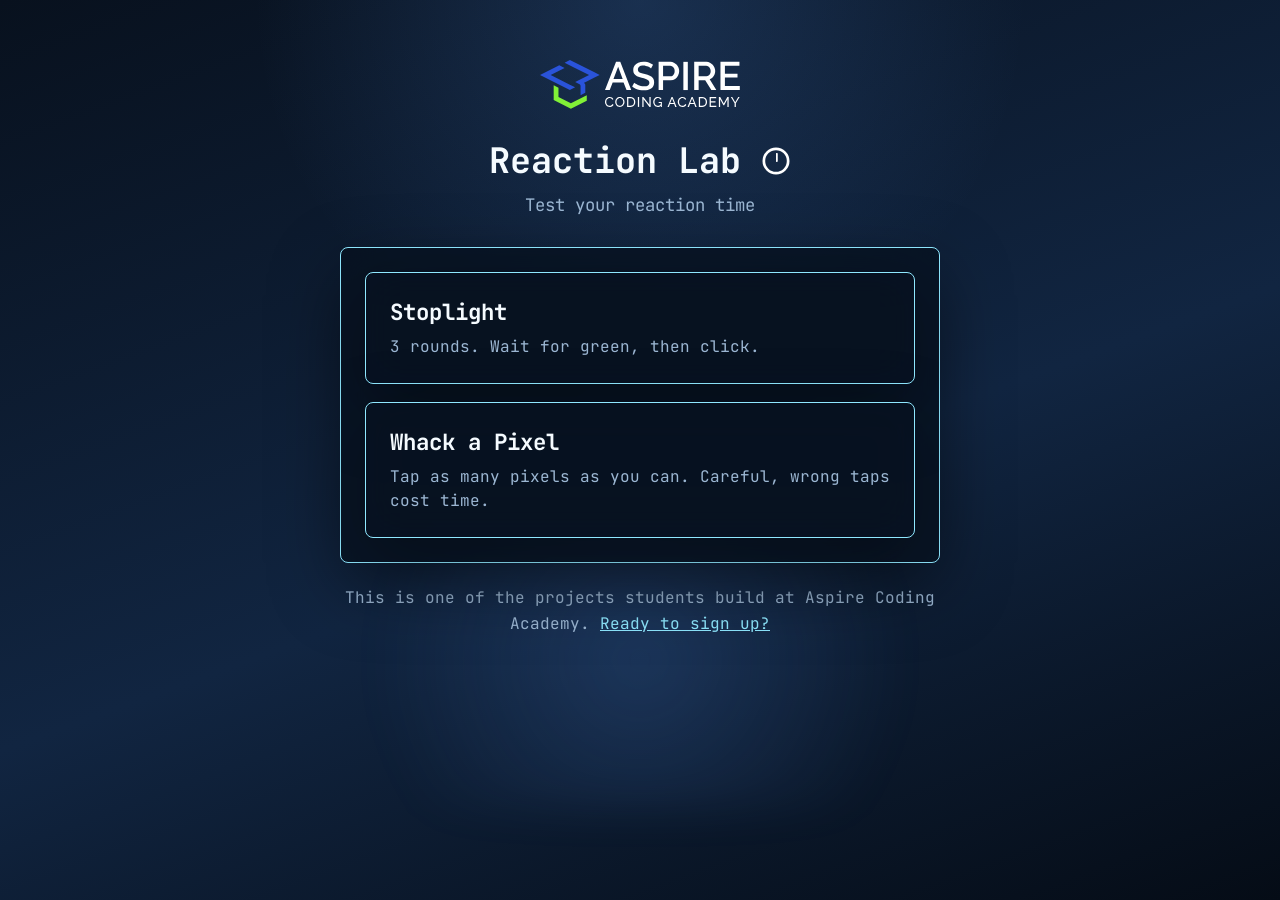
==== index.html @ 04be9a31 "Add reaction descriptions, percentile system, and UX improvements - Add 7-bucket reaction descriptio" ====
<!DOCTYPE html>
<html lang="en">
<head>
    <!-- Google Tag Manager -->
    <script>(function(w,d,s,l,i){w[l]=w[l]||[];w[l].push({'gtm.start':
    new Date().getTime(),event:'gtm.js'});var f=d.getElementsByTagName(s)[0],
    j=d.createElement(s),dl=l!='dataLayer'?'&l='+l:'';j.async=true;j.src=
    'https://www.googletagmanager.com/gtm.js?id='+i+dl;f.parentNode.insertBefore(j,f);
    })(window,document,'script','dataLayer','GTM-XXXXXXX');</script>
    <!-- End Google Tag Manager -->

    <meta charset="UTF-8">
    <meta name="viewport" content="width=device-width, initial-scale=1.0">

    <title>Reaction Lab - Aspire Coding Academy</title>
    <meta name="description" content="Try three fast-paced reaction games built with HTML, CSS, and JavaScript. Explore stoplight, color-match, and whack-a-pixel challenges inspired by projects students build at Aspire Coding Academy.">
    <meta name="keywords" content="reaction time game, javascript game, coding for kids, learn to code, aspire coding academy, stroop test, whack a mole">
    <meta name="author" content="Aspire Coding Academy">

    <meta property="og:type" content="website">
    <meta property="og:url" content="https://reaction-lab.netlify.app/">
    <meta property="og:title" content="Reaction Lab - Aspire Coding Academy">
    <meta property="og:description" content="Challenge your reflexes with three client-side mini games built with HTML, CSS, and JavaScript.">
    <meta property="og:image" content="https://reaction-lab.netlify.app/assets/images/preview_navy.png">

    <meta property="twitter:card" content="summary_large_image">
    <meta property="twitter:url" content="https://reaction-lab.netlify.app/">
    <meta property="twitter:title" content="Reaction Lab - Aspire Coding Academy">
    <meta property="twitter:description" content="Challenge your reflexes with three client-side mini games built with HTML, CSS, and JavaScript.">
    <meta property="twitter:image" content="https://reaction-lab.netlify.app/assets/images/preview_navy.png">

    <link rel="icon" type="image/x-icon" href="/assets/favicons/favicon.ico">
    <link rel="icon" type="image/svg+xml" href="/assets/favicons/favicon.svg">
    <link rel="icon" type="image/png" sizes="96x96" href="/assets/favicons/favicon-96x96.png">
    <link rel="apple-touch-icon" sizes="180x180" href="/assets/favicons/apple-touch-icon.png">
    <link rel="manifest" href="/assets/favicons/site.webmanifest">

    <link rel="preconnect" href="https://fonts.googleapis.com">
    <link rel="preconnect" href="https://fonts.gstatic.com" crossorigin>
    <link href="https://fonts.googleapis.com/css2?family=Space+Grotesk:wght@400;500;700&family=JetBrains+Mono:wght@700&display=swap" rel="stylesheet">
    <link rel="stylesheet" href="styles.css">
    <link rel="stylesheet" href="clock.css">
</head>
<body>
    <!-- Google Tag Manager (noscript) -->
    <noscript><iframe src="https://www.googletagmanager.com/ns.html?id=GTM-XXXXXXX"
    height="0" width="0" style="display:none;visibility:hidden"></iframe></noscript>
    <!-- End Google Tag Manager (noscript) -->
    <div class="page-glow"></div>

    <div class="app-shell">
        <header class="hero">
            <a class="brand" href="https://aspirecodingacademy.com" target="_blank" rel="noreferrer">
                <img src="/assets/logo/white_logo_text_svg.svg" alt="Aspire Coding Academy Logo" class="logo">
            </a>

            <h1>
                <span>Reaction Lab</span>
                <span class="loader"></span>
            </h1>
            <p class="intro">
                Test your reaction time
            </p>
        </header>

        <main class="main-content">
            <section class="state state-selection" id="test-selection">
                <div class="mode-list">
                    <button class="hover-button" id="mode-stoplight" type="button" data-mode="stoplight">
                        <span class="mode-name">Stoplight</span>
                        <span class="mode-copy">3 rounds. Wait for green, then click.</span>
                    </button>
                    <button class="hover-button" id="mode-whack" type="button" data-mode="whack">
                        <span class="mode-name">Whack a Pixel</span>
                        <span class="mode-copy">Tap as many pixels as you can. Careful, wrong taps cost time.</span>
                    </button>
                </div>
            </section>

            <section class="state state-playing hidden" id="playing-state"></section>

            <section class="state state-results hidden" id="results-state">
                <p class="results-label">Results</p>
                <div class="results-summary" id="results-summary"></div>
                <div class="results-actions">
                    <button class="hover-button results-button" id="retry-button" type="button">Retry</button>
                    <button class="hover-button results-button" id="different-test-button" type="button">New Test</button>
                </div>
            </section>
        </main>

        <footer class="footer">
            <p>This is one of the projects students build at Aspire Coding Academy. <a
                    href="https://aspirecodingacademy.com/coding-class" target="_blank">Ready to sign up?</a></p>
        </footer>
    </div>

    <script type="module" src="app.js"></script>
</body>
</html>
---- styles.css ----
:root {
    --bg: #07111f;
    --card: rgba(8, 19, 34, 0.82);
    --card-border: #8fe8ff;
    --text: #f5fbff;
    --muted: #9cb7d3;
    --cyan: #8fe8ff;
    --blue: #5f8dff;
    --green: #10E575;
    --red: #FF2A55;
    --orange: #ffaf61;
    --wait-gray: #5C6B73;
    --shadow: 0 24px 70px rgba(0, 0, 0, 0.35); 
}

* {
    box-sizing: border-box;
    margin: 0;
    padding: 0;
}

body {
    min-height: 100vh;
    font-family: "JetBrains Mono", monospace;
    color: var(--text);
    background:
        radial-gradient(circle at top, rgba(91, 160, 255, 0.18), transparent 35%),
        linear-gradient(160deg, #08111e 0%, #112541 55%, #050c16 100%);
    padding: 60px 20px;
}

button,
input,
textarea,
select {
    font: inherit;
}

.hidden {
    display: none !important;
}

.page-glow {
    position: fixed;
    inset: auto auto 10% 50%;
    width: min(70vw, 700px);
    height: 300px;
    background: radial-gradient(circle, rgba(92, 157, 255, 0.18), transparent 70%);
    transform: translateX(-50%);
    pointer-events: none;
    filter: blur(20px);
}

.app-shell {
    max-width: 600px;
    margin: 0 auto;
    position: relative;
    z-index: 1;
}

/* Logo styling */
.logo {
    max-width: 200px;
    height: auto;
    margin-bottom: 15px;
}

.hero {
    text-align: center;
    margin-bottom: 28px;
}

.brand {
    display: inline-flex;
    align-items: center;
    color: var(--text);
    text-decoration: none;
    margin-bottom: 20px;
}

.intro,
.footer,
.whack-helper,
.mini-label {
    color: var(--muted);
}

.mini-label,
.results-label {
    text-transform: uppercase;
    letter-spacing: 0.14em;
    font-size: 0.75rem;
}

h1 {
    font-size: 2.2rem;
    line-height: 0.95;
    margin-bottom: 14px;
    display: flex;
    align-items: center;
    justify-content: center;
    gap: 20px;
}

.intro {
    max-width: 720px;
    margin: 0 auto;
    line-height: 1.6;
    font-size: 1.08rem;
}

.main-content {
    max-width: 800px;
    margin: 0 auto;
    background: var(--card);
    border: 1px solid var(--card-border);
    border-radius: 8px;
    backdrop-filter: blur(20px);
    box-shadow: var(--shadow);
    padding: 24px;
}

.mode-list {
    display: grid;
    gap: 18px;
    max-width: 680px;
    margin: 0 auto;
}

.state {
    width: 100%;
}

.state-playing {
    min-height: 420px;
}

.game-container {
    display: flex;
    flex-direction: column;
    width: 100%;
    min-height: 420px;
    border-radius: 8px;
    overflow: hidden;
}

.game-hud {
    height: 60px;
    display: flex;
    align-items: center;
    justify-content: center;
    background: rgba(255, 255, 255, 0.03);
    border-bottom: 1px solid rgba(255, 255, 255, 0.08);
}

.hud-content {
    font-size: 1rem;
    color: var(--muted);
    letter-spacing: 0.05em;
    font-weight: 500;
}

.game-panel-wrapper {
    flex: 1;
    display: flex;
    align-items: stretch;
}

.game-panel-wrapper > * {
    flex: 1;
    border-radius: 0;
}

.hover-button,
.answer-button,
.pixel {
    border: none;
    cursor: pointer;
    transition: transform 0.18s ease, box-shadow 0.18s ease, background-color 0.18s ease, opacity 0.18s ease;
}

.hover-button {
    position: relative;
    text-align: left;
    padding: 24px;
    border-radius: 8px;
    background: var(--card);
    color: var(--text);
    border: 1px solid var(--cyan);
    backdrop-filter: blur(20px);
    box-shadow: var(--shadow);
    overflow: hidden;
    transition: color 0.4s ease;
}

.hover-button::before {
    content: "";
    position: absolute;
    top: 0;
    left: 0;
    width: 100%;
    height: 100%;
    background: linear-gradient(135deg, var(--cyan), var(--blue));
    border-radius: 8px;
    opacity: 0;
    transition: opacity 0.4s ease;
    z-index: -1;
}

.hover-button:hover::before {
    opacity: 1;
}

.hover-button:hover {
    color: #051221;
    transform: translateY(-2px);
}

.hover-button .mode-name,
.hover-button .mode-copy {
    position: relative;
    z-index: 1;
}

.hover-button:hover .mode-name {
    color: #051221;
}

.hover-button:hover .mode-copy {
    color: rgba(5, 18, 33, 0.8);
}

.hover-button:hover,
.answer-button:hover,
.pixel:hover {
    transform: translateY(-1px);
}

.results-button {
    flex: 1;
    text-align: center;
}

.results-button * {
    position: relative;
    z-index: 2;
}

.hover-button.results-button:hover {
    color: #051221 !important;
}

.mode-name {
    display: block;
    font-weight: 700;
    margin-bottom: 8px;
    font-size: 1.4rem;
}

.mode-copy {
    display: block;
    color: var(--muted);
    line-height: 1.5;
}

.results-label {
    color: var(--cyan);
    margin-bottom: 10px;
}

.state-results {
    /* Card styling removed for cleaner results display */
}

.results-summary {
    display: grid;
    gap: 10px;
    margin-top: 16px;
}

.result-line {
    padding: 14px 16px;
    border-radius: 16px;
    background: rgba(255, 255, 255, 0.05);
}

.result-line strong {
    color: var(--cyan);
}

.stoplight-results {
    display: flex;
    flex-direction: column;
    gap: 24px;
}

.hero-stats {
    text-align: center;
}

.average-time {
    font-size: 3.5rem;
    font-weight: 700;
    margin-bottom: 8px;
}

.reaction-age,
.reaction-description {
    color: var(--cyan);
    font-size: 1.1rem;
}

.rounds-grid {
    display: flex;
    gap: 12px;
}

.round-box {
    flex: 1;
    padding: 16px;
    background: rgba(16, 229, 117, 0.1);
    border: 1px solid rgba(16, 229, 117, 0.3);
    border-radius: 6px;
    text-align: center;
}

.round-label {
    color: var(--muted);
    font-size: 0.85rem;
    margin-bottom: 4px;
}

.round-time {
    font-size: 1.3rem;
    font-weight: 700;
}

.results-actions {
    display: flex;
    gap: 14px;
    margin-top: 18px;
}

.reaction-panel,
.whack-panel {
    width: 100%;
    border-radius: 8px;
}

.reaction-panel {
    border: none;
    display: flex;
    flex-direction: column;
    justify-content: center;
    align-items: center;
    gap: 14px;
    text-align: center;
    box-shadow: inset 0 0 0 1px rgba(255, 255, 255, 0.08);
    transition: transform 0.2s ease;
}

.reaction-panel.entry {
    background: linear-gradient(160deg, rgba(92, 107, 115, 0.4), rgba(60, 70, 80, 0.85));
}

.reaction-panel.waiting {
    background: var(--wait-gray);
}

.reaction-panel.ready {
    background: var(--green);
}

.reaction-panel.result {
    background: linear-gradient(160deg, rgba(143, 232, 255, 0.22), rgba(23, 93, 132, 0.7));
}

.reaction-panel.early {
    background: var(--red);
    animation: shake 0.4s ease-in-out;
}

@keyframes shake {
    0%, 100% { transform: translateX(0); }
    25% { transform: translateX(-10px); }
    50% { transform: translateX(10px); }
    75% { transform: translateX(-10px); }
}

.panel-phase {
    font-size: clamp(2.2rem, 6vw, 4.4rem);
    text-transform: uppercase;
    letter-spacing: 0.08em;
}

.panel-instruction {
    max-width: 28ch;
    font-size: 1.05rem;
    line-height: 1.6;
    color: rgba(255, 255, 255, 0.88);
}

.whack-panel {
    width: 100%;
    min-height: 360px;
    border-radius: 8px;
    border: none;
    position: relative;
    display: flex;
    flex-direction: column;
    justify-content: center;
    align-items: center;
    gap: 14px;
    text-align: center;
    box-shadow: inset 0 0 0 1px rgba(255, 255, 255, 0.08);
    transition: transform 0.2s ease;
}

.whack-panel.entry {
    background: linear-gradient(160deg, rgba(92, 107, 115, 0.4), rgba(60, 70, 80, 0.85));
}

.whack-panel.playing {
    background:
        linear-gradient(rgba(255, 255, 255, 0.04) 1px, transparent 1px),
        linear-gradient(90deg, rgba(255, 255, 255, 0.04) 1px, transparent 1px),
        linear-gradient(180deg, rgba(17, 47, 33, 0.95), rgba(9, 20, 16, 0.95));
    background-size: 32px 32px, 32px 32px, auto;
    cursor: default;
    justify-content: flex-start;
    padding-top: 24px;
}


.pixel {
    width: 25px;
    height: 25px;
    border-radius: 50%;
    background: var(--green);
    box-shadow: 0 0 24px rgba(16, 229, 117, 0.6);
    cursor: pointer;
    transition: none;
}

.pixel.hit {
    animation: pop 300ms ease-out forwards;
}

@keyframes pop {
    0% { transform: scale(1); opacity: 1; }
    50% { transform: scale(1.3); }
    100% { transform: scale(1.5); opacity: 0; }
}

.pixel.hit::before {
    content: '';
    position: absolute;
    inset: -20px;
    background: radial-gradient(circle, var(--green) 0%, transparent 70%);
    animation: particle-burst 400ms ease-out;
    pointer-events: none;
}

@keyframes particle-burst {
    0% { transform: scale(0.5); opacity: 1; }
    100% { transform: scale(2); opacity: 0; }
}

.penalty-toast {
    position: absolute;
    top: 20px;
    left: 50%;
    transform: translateX(-50%);
    padding: 12px 20px;
    background: rgba(255, 42, 85, 0.95);
    border-radius: 8px;
    color: white;
    font-weight: 700;
    animation: toast-slide 2s ease-out forwards;
    pointer-events: none;
    z-index: 100;
}

@keyframes toast-slide {
    0% { transform: translate(-50%, -100%); opacity: 0; }
    10% { transform: translate(-50%, 0); opacity: 1; }
    90% { transform: translate(-50%, 0); opacity: 1; }
    100% { transform: translate(-50%, -20px); opacity: 0; }
}

.whack-results {
    display: flex;
    flex-direction: column;
    gap: 24px;
}

.hit-count {
    font-size: 4rem;
    font-weight: 700;
    text-align: center;
}

.skill-badge {
    color: var(--cyan);
    font-size: 1.2rem;
    text-align: center;
    text-transform: uppercase;
    letter-spacing: 0.1em;
}

.stats-grid {
    display: grid;
    grid-template-columns: repeat(3, 1fr);
    gap: 12px;
}

.stat-box {
    padding: 16px;
    background: rgba(16, 229, 117, 0.1);
    border: 1px solid rgba(16, 229, 117, 0.3);
    border-radius: 6px;
    text-align: center;
}

.stat-label {
    color: var(--muted);
    font-size: 0.85rem;
    margin-bottom: 4px;
}

.stat-value {
    font-size: 1.4rem;
    font-weight: 700;
}

.footer {
    text-align: center;
    margin-top: 22px;
    line-height: 1.6;
}

.footer a {
    color: var(--cyan);
}

@media (max-width: 980px) {
}

@media (max-width: 640px) {
    body {
        padding-inline: 14px;
    }

    .mode-card,
    .game-card {
        padding: 18px;
        border-radius: 8px;
    }

    .game-container {
        min-height: 380px;
    }

    .game-hud {
        height: 50px;
    }

    .hud-content {
        font-size: 0.9rem;
    }

    .results-actions {
        flex-direction: column;
    }

    .average-time {
        font-size: 2.5rem;
    }

    .rounds-grid {
        flex-direction: column;
        align-items: stretch;
    }

    .round-box {
        max-width: none;
    }

    .stats-grid {
        grid-template-columns: 1fr;
    }

    .hit-count {
        font-size: 3rem;
    }
}
---- clock.css ----
.loader {
  position: relative;
  transform: scale(0.9);
  border-radius: 50%;
  border: 3px solid;
  width: 30px;
  height: 30px;
  color: white;
}

.loader::after {
  position: absolute;
  width: 0px;
  height: 10px;
  display: block;
  border-left: 2px solid #fff;
  content: '';
  left: 11.5px;
  border-radius: 2px;
  top: 2.5px;
  animation-duration: 1.5s;
}

.loader::before {
  position: absolute;
  width: 0px;
  height: 10px;
  display: block;
  border-left: 2px solid #fff;
  content: '';
  left: 11.5px;
  border-radius: 2px;
  top: 2.5px;
  animation-duration: 30s;
}

.loader::before,.loader::after {
  transform-origin: bottom;
  animation-name: dial;
  animation-iteration-count: infinite;
  animation-timing-function: linear;
}

@keyframes dial {
  0% {
    transform: rotate(0deg);
  }

  100% {
    transform: rotate(360deg);
  }
}
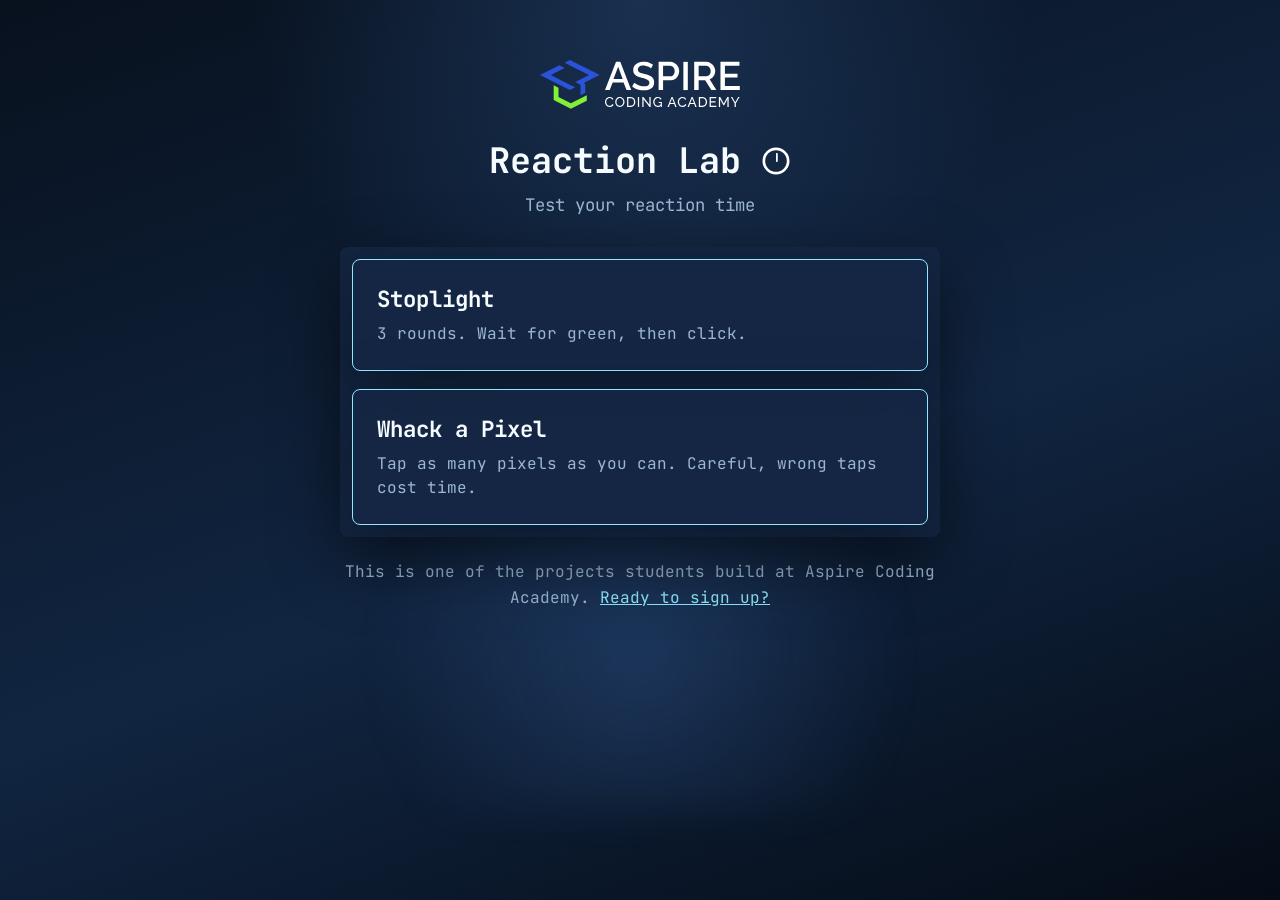
==== commit 5c2e1559: "Style and message changes" ====
--- a/index.html
+++ b/index.html
@@ -10,7 +10,7 @@
     <!-- End Google Tag Manager -->
 
     <meta charset="UTF-8">
-    <meta name="viewport" content="width=device-width, initial-scale=1.0">
+    <meta name="viewport" content="width=device-width, initial-scale=1.0, maximum-scale=1.0, user-scalable=no">
 
     <title>Reaction Lab - Aspire Coding Academy</title>
     <meta name="description" content="Try three fast-paced reaction games built with HTML, CSS, and JavaScript. Explore stoplight, color-match, and whack-a-pixel challenges inspired by projects students build at Aspire Coding Academy.">
@@ -80,7 +80,6 @@
             <section class="state state-playing hidden" id="playing-state"></section>
 
             <section class="state state-results hidden" id="results-state">
-                <p class="results-label">Results</p>
                 <div class="results-summary" id="results-summary"></div>
                 <div class="results-actions">
                     <button class="hover-button results-button" id="retry-button" type="button">Retry</button>
--- a/styles.css
+++ b/styles.css
@@ -1,6 +1,6 @@
 :root {
     --bg: #07111f;
-    --card: rgba(8, 19, 34, 0.82);
+    --card: rgba(21, 40, 69, 0.82);
     --card-border: #8fe8ff;
     --text: #f5fbff;
     --muted: #9cb7d3;
@@ -27,6 +27,7 @@
         radial-gradient(circle at top, rgba(91, 160, 255, 0.18), transparent 35%),
         linear-gradient(160deg, #08111e 0%, #112541 55%, #050c16 100%);
     padding: 60px 20px;
+    touch-action: manipulation;
 }
 
 button,
@@ -85,8 +86,7 @@
     color: var(--muted);
 }
 
-.mini-label,
-.results-label {
+.mini-label {
     text-transform: uppercase;
     letter-spacing: 0.14em;
     font-size: 0.75rem;
@@ -113,11 +113,10 @@
     max-width: 800px;
     margin: 0 auto;
     background: var(--card);
-    border: 1px solid var(--card-border);
     border-radius: 8px;
     backdrop-filter: blur(20px);
     box-shadow: var(--shadow);
-    padding: 24px;
+    padding: 12px;
 }
 
 .mode-list {
@@ -133,6 +132,7 @@
 
 .state-playing {
     min-height: 420px;
+    padding-bottom: 0;
 }
 
 .game-container {
@@ -149,13 +149,11 @@
     display: flex;
     align-items: center;
     justify-content: center;
-    background: rgba(255, 255, 255, 0.03);
-    border-bottom: 1px solid rgba(255, 255, 255, 0.08);
 }
 
 .hud-content {
     font-size: 1rem;
-    color: var(--muted);
+    color: var(--text);
     letter-spacing: 0.05em;
     font-weight: 500;
 }
@@ -263,11 +261,6 @@
     line-height: 1.5;
 }
 
-.results-label {
-    color: var(--cyan);
-    margin-bottom: 10px;
-}
-
 .state-results {
     /* Card styling removed for cleaner results display */
 }
@@ -388,7 +381,7 @@
 }
 
 .panel-phase {
-    font-size: clamp(2.2rem, 6vw, 4.4rem);
+    font-size: clamp(2rem, 5vw, 4rem);
     text-transform: uppercase;
     letter-spacing: 0.08em;
 }
@@ -569,9 +562,6 @@
         font-size: 0.9rem;
     }
 
-    .results-actions {
-        flex-direction: column;
-    }
 
     .average-time {
         font-size: 2.5rem;
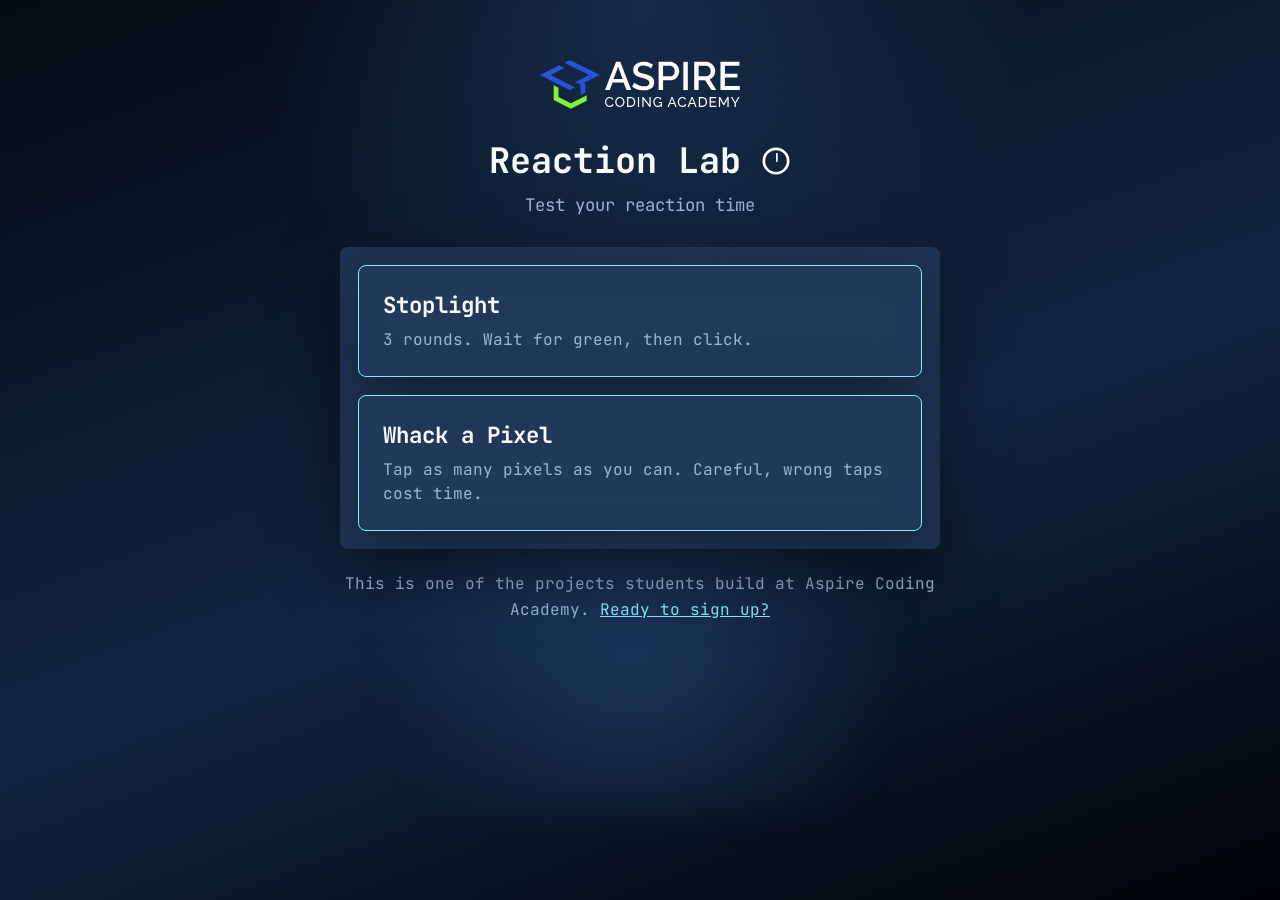
==== commit 076533f1: "Metadata correction" ====
--- a/index.html
+++ b/index.html
@@ -13,20 +13,20 @@
     <meta name="viewport" content="width=device-width, initial-scale=1.0, maximum-scale=1.0, user-scalable=no">
 
     <title>Reaction Lab - Aspire Coding Academy</title>
-    <meta name="description" content="Try three fast-paced reaction games built with HTML, CSS, and JavaScript. Explore stoplight, color-match, and whack-a-pixel challenges inspired by projects students build at Aspire Coding Academy.">
+    <meta name="description" content="Challenge your reflexes. Tests built with HTML, CSS, and JavaScript. Build projects like this at Aspire Coding Academy.">
     <meta name="keywords" content="reaction time game, javascript game, coding for kids, learn to code, aspire coding academy, stroop test, whack a mole">
     <meta name="author" content="Aspire Coding Academy">
 
     <meta property="og:type" content="website">
     <meta property="og:url" content="https://reaction-lab.netlify.app/">
     <meta property="og:title" content="Reaction Lab - Aspire Coding Academy">
-    <meta property="og:description" content="Challenge your reflexes with three client-side mini games built with HTML, CSS, and JavaScript.">
+    <meta property="og:description" content="Challenge your reflexes. Tests built with HTML, CSS, and JavaScript. Build projects like this at Aspire Coding Academy.>
     <meta property="og:image" content="https://reaction-lab.netlify.app/assets/images/preview_navy.png">
 
     <meta property="twitter:card" content="summary_large_image">
     <meta property="twitter:url" content="https://reaction-lab.netlify.app/">
     <meta property="twitter:title" content="Reaction Lab - Aspire Coding Academy">
-    <meta property="twitter:description" content="Challenge your reflexes with three client-side mini games built with HTML, CSS, and JavaScript.">
+    <meta property="twitter:description" content="Challenge your reflexes. Tests built with HTML, CSS, and JavaScript. Build projects like this at Aspire Coding Academy.>
     <meta property="twitter:image" content="https://reaction-lab.netlify.app/assets/images/preview_navy.png">
 
     <link rel="icon" type="image/x-icon" href="/assets/favicons/favicon.ico">
@@ -54,7 +54,7 @@
                 <img src="/assets/logo/white_logo_text_svg.svg" alt="Aspire Coding Academy Logo" class="logo">
             </a>
 
-            <h1>
+            <h1 id="title-home" style="cursor: pointer;">
                 <span>Reaction Lab</span>
                 <span class="loader"></span>
             </h1>
--- a/styles.css
+++ b/styles.css
@@ -1,6 +1,6 @@
 :root {
     --bg: #07111f;
-    --card: rgba(21, 40, 69, 0.82);
+    --card: rgba(35, 58, 91, 0.82);
     --card-border: #8fe8ff;
     --text: #f5fbff;
     --muted: #9cb7d3;
@@ -24,10 +24,11 @@
     font-family: "JetBrains Mono", monospace;
     color: var(--text);
     background:
-        radial-gradient(circle at top, rgba(91, 160, 255, 0.18), transparent 35%),
-        linear-gradient(160deg, #08111e 0%, #112541 55%, #050c16 100%);
+        radial-gradient(circle at top, rgba(83, 151, 246, 0.18), transparent 35%),
+        linear-gradient(160deg, #050b13 0%, #112541 55%, #010306 100%);
     padding: 60px 20px;
     touch-action: manipulation;
+    -webkit-tap-highlight-color: transparent;
 }
 
 button,
@@ -116,7 +117,7 @@
     border-radius: 8px;
     backdrop-filter: blur(20px);
     box-shadow: var(--shadow);
-    padding: 12px;
+    padding: 18px;
 }
 
 .mode-list {
@@ -384,6 +385,7 @@
     font-size: clamp(2rem, 5vw, 4rem);
     text-transform: uppercase;
     letter-spacing: 0.08em;
+    color: white;
 }
 
 .panel-instruction {
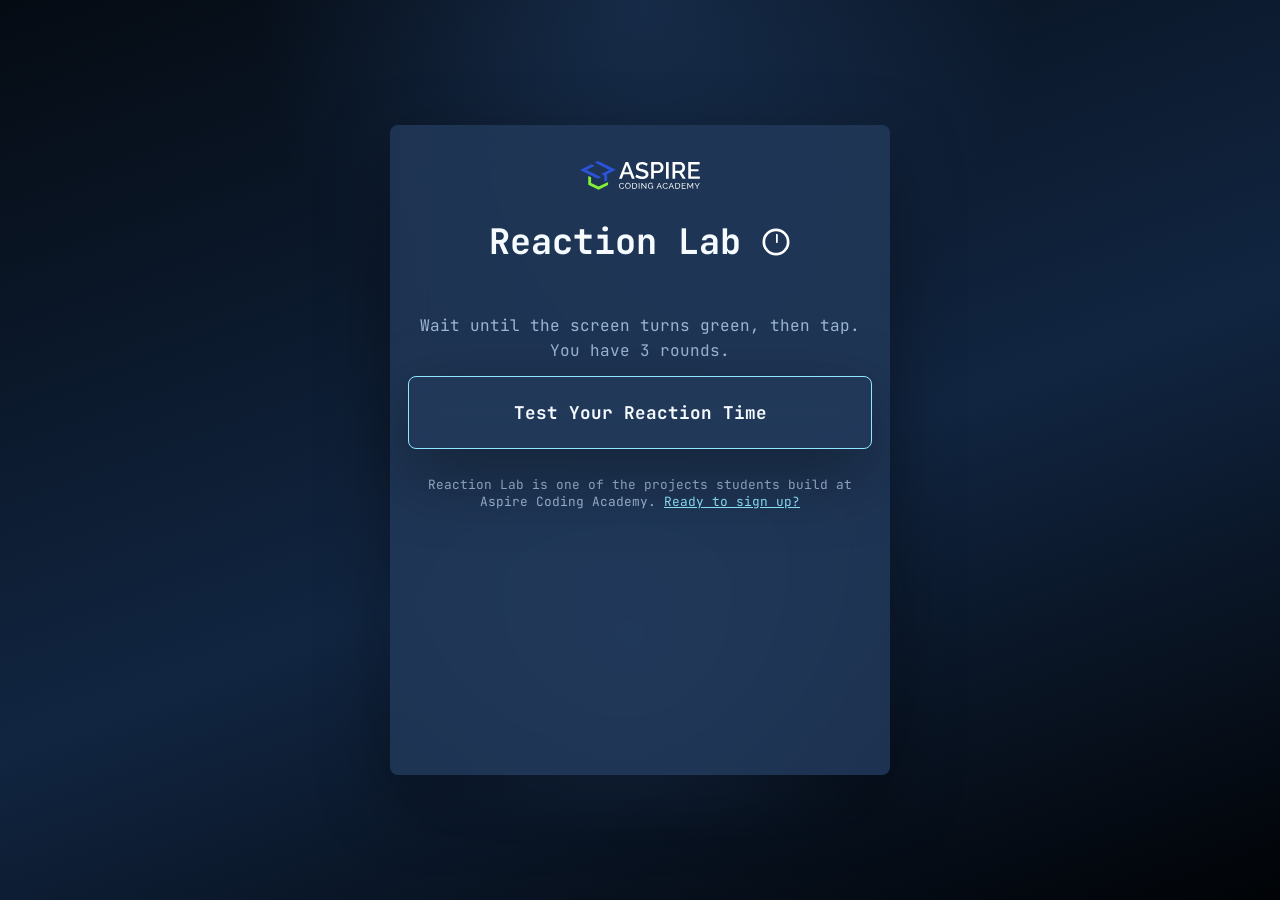
==== commit c1846b9a: "Remove whack" ====
--- a/index.html
+++ b/index.html
@@ -14,7 +14,7 @@
 
     <title>Reaction Lab - Aspire Coding Academy</title>
     <meta name="description" content="Challenge your reflexes. Tests built with HTML, CSS, and JavaScript. Build projects like this at Aspire Coding Academy.">
-    <meta name="keywords" content="reaction time game, javascript game, coding for kids, learn to code, aspire coding academy, stroop test, whack a mole">
+    <meta name="keywords" content="reaction time game, javascript game, coding for kids, learn to code, aspire coding academy">
     <meta name="author" content="Aspire Coding Academy">
 
     <meta property="og:type" content="website">
@@ -48,50 +48,46 @@
     <!-- End Google Tag Manager (noscript) -->
     <div class="page-glow"></div>
 
-    <div class="app-shell">
-        <header class="hero">
-            <a class="brand" href="https://aspirecodingacademy.com" target="_blank" rel="noreferrer">
-                <img src="/assets/logo/white_logo_text_svg.svg" alt="Aspire Coding Academy Logo" class="logo">
-            </a>
+    <div class="app-container">
+        <div class="centered">
+        
+            <header class="app-header" id="app-header">
+                <a class="brand" href="https://aspirecodingacademy.com" target="_blank" rel="noreferrer">
+                    <img src="/assets/logo/white_logo_text_svg.svg" alt="Aspire Coding Academy Logo" class="logo">
+                </a>
 
-            <h1 id="title-home" style="cursor: pointer;">
-                <span>Reaction Lab</span>
-                <span class="loader"></span>
-            </h1>
-            <p class="intro">
-                Test your reaction time
-            </p>
-        </header>
+                <h1>
+                    <span>Reaction Lab</span>
+                    <span class="loader"></span>
+                </h1>
+            </header>
 
-        <main class="main-content">
-            <section class="state state-selection" id="test-selection">
-                <div class="mode-list">
+            <main>
+                <section class="state state-selection" id="test-selection">
+                    <p class="intro">
+                        Wait until the screen turns green, then tap. You have 3 rounds.
+                    </p>
                     <button class="hover-button" id="mode-stoplight" type="button" data-mode="stoplight">
-                        <span class="mode-name">Stoplight</span>
-                        <span class="mode-copy">3 rounds. Wait for green, then click.</span>
+                        <span class="mode-name">Test Your Reaction Time</span>
                     </button>
-                    <button class="hover-button" id="mode-whack" type="button" data-mode="whack">
-                        <span class="mode-name">Whack a Pixel</span>
-                        <span class="mode-copy">Tap as many pixels as you can. Careful, wrong taps cost time.</span>
-                    </button>
-                </div>
-            </section>
+                </section>
 
-            <section class="state state-playing hidden" id="playing-state"></section>
+                <section class="state state-playing hidden" id="playing-state"></section>
 
-            <section class="state state-results hidden" id="results-state">
-                <div class="results-summary" id="results-summary"></div>
-                <div class="results-actions">
-                    <button class="hover-button results-button" id="retry-button" type="button">Retry</button>
-                    <button class="hover-button results-button" id="different-test-button" type="button">New Test</button>
-                </div>
-            </section>
-        </main>
+                <section class="state state-results hidden" id="results-state">
+                    <div class="results-summary" id="results-summary"></div>
+                    <div class="results-actions">
+                        <button class="hover-button results-button" id="share-button" type="button">Share</button>
+                        <button class="hover-button results-button" id="different-test-button" type="button">Try Again</button>
+                    </div>
+                </section>
+            </main>
 
-        <footer class="footer">
-            <p>This is one of the projects students build at Aspire Coding Academy. <a
-                    href="https://aspirecodingacademy.com/coding-class" target="_blank">Ready to sign up?</a></p>
-        </footer>
+            <footer class="app-footer" id="app-footer">
+                <p>Reaction Lab is one of the projects students build at Aspire Coding Academy. <a
+                        href="https://aspirecodingacademy.com/coding-class" target="_blank">Ready to sign up?</a></p>
+            </footer>
+            </div>
     </div>
 
     <script type="module" src="app.js"></script>
--- a/styles.css
+++ b/styles.css
@@ -21,12 +21,15 @@
 
 body {
     min-height: 100vh;
+    display: flex;
+    align-items: center;
+    justify-content: center;
     font-family: "JetBrains Mono", monospace;
     color: var(--text);
     background:
         radial-gradient(circle at top, rgba(83, 151, 246, 0.18), transparent 35%),
         linear-gradient(160deg, #050b13 0%, #112541 55%, #010306 100%);
-    padding: 60px 20px;
+    padding: 0;
     touch-action: manipulation;
     -webkit-tap-highlight-color: transparent;
 }
@@ -53,21 +56,49 @@
     filter: blur(20px);
 }
 
-.app-shell {
-    max-width: 600px;
-    margin: 0 auto;
+/* Mobile-first: default styles for small screens */
+.app-container {
+    width: 100%;
+    height: 100vh;
     position: relative;
     z-index: 1;
+    display: flex;
+    flex-direction: column;
+    align-items: center;
+    justify-content: start;
+
+    background: var(--card);
+    border-radius: 0;
+    backdrop-filter: blur(20px);
+    box-shadow: var(--shadow);
+    padding: 24px 18px;
+}
+
+/* Desktop: larger screens get max-width/height and rounded corners */
+@media (min-width: 641px) and (min-height: 700px) {
+    .app-container {
+        width: 500px;
+        height: 650px;
+        border-radius: 8px;
+        padding: 36px 18px;
+    }
+}
+
+.centered {
+    display: flex;
+    flex-direction: column;
+    width: 100%;
+    height: auto;
 }
 
 /* Logo styling */
 .logo {
-    max-width: 200px;
+    max-width: 120px;
     height: auto;
     margin-bottom: 15px;
 }
 
-.hero {
+.app-header {
     text-align: center;
     margin-bottom: 28px;
 }
@@ -81,7 +112,7 @@
 }
 
 .intro,
-.footer,
+.app-footer,
 .whack-helper,
 .mini-label {
     color: var(--muted);
@@ -105,34 +136,23 @@
 
 .intro {
     max-width: 720px;
-    margin: 0 auto;
+    text-align: center;
+    margin: 12px auto;
     line-height: 1.6;
-    font-size: 1.08rem;
-}
-
-.main-content {
-    max-width: 800px;
-    margin: 0 auto;
-    background: var(--card);
-    border-radius: 8px;
-    backdrop-filter: blur(20px);
-    box-shadow: var(--shadow);
-    padding: 18px;
-}
-
-.mode-list {
-    display: grid;
-    gap: 18px;
-    max-width: 680px;
-    margin: 0 auto;
+    font-size: 1rem;
 }
 
 .state {
     width: 100%;
 }
 
+.state-selection {
+    display: flex;
+    flex-direction: column;
+}
+
 .state-playing {
-    min-height: 420px;
+    flex: 1;
     padding-bottom: 0;
 }
 
@@ -140,20 +160,20 @@
     display: flex;
     flex-direction: column;
     width: 100%;
-    min-height: 420px;
+    height: 100%;
     border-radius: 8px;
     overflow: hidden;
 }
 
 .game-hud {
-    height: 60px;
+    height: 50px;
     display: flex;
     align-items: center;
     justify-content: center;
 }
 
 .hud-content {
-    font-size: 1rem;
+    font-size: 0.9rem;
     color: var(--text);
     letter-spacing: 0.05em;
     font-weight: 500;
@@ -163,11 +183,14 @@
     flex: 1;
     display: flex;
     align-items: stretch;
+    min-height: 0; /* Allow flex shrinking */
+    padding: 20px;
 }
 
 .game-panel-wrapper > * {
     flex: 1;
-    border-radius: 0;
+    width: 100%;
+    min-height: 100%;
 }
 
 .hover-button,
@@ -179,8 +202,10 @@
 }
 
 .hover-button {
+    font-weight: 700;
+    font-size: 1.1rem;
     position: relative;
-    text-align: left;
+    text-align: center;
     padding: 24px;
     border-radius: 8px;
     background: var(--card);
@@ -215,19 +240,6 @@
     transform: translateY(-2px);
 }
 
-.hover-button .mode-name,
-.hover-button .mode-copy {
-    position: relative;
-    z-index: 1;
-}
-
-.hover-button:hover .mode-name {
-    color: #051221;
-}
-
-.hover-button:hover .mode-copy {
-    color: rgba(5, 18, 33, 0.8);
-}
 
 .hover-button:hover,
 .answer-button:hover,
@@ -249,19 +261,6 @@
     color: #051221 !important;
 }
 
-.mode-name {
-    display: block;
-    font-weight: 700;
-    margin-bottom: 8px;
-    font-size: 1.4rem;
-}
-
-.mode-copy {
-    display: block;
-    color: var(--muted);
-    line-height: 1.5;
-}
-
 .state-results {
     /* Card styling removed for cleaner results display */
 }
@@ -293,7 +292,7 @@
 }
 
 .average-time {
-    font-size: 3.5rem;
+    font-size: 2.5rem;
     font-weight: 700;
     margin-bottom: 8px;
 }
@@ -306,6 +305,8 @@
 
 .rounds-grid {
     display: flex;
+    flex-direction: row;
+    align-items: stretch;
     gap: 12px;
 }
 
@@ -335,14 +336,12 @@
     margin-top: 18px;
 }
 
-.reaction-panel,
-.whack-panel {
+/* Unified game panel for both games */
+.game-panel {
     width: 100%;
     border-radius: 8px;
-}
-
-.reaction-panel {
     border: none;
+    position: relative;
     display: flex;
     flex-direction: column;
     justify-content: center;
@@ -353,69 +352,31 @@
     transition: transform 0.2s ease;
 }
 
-.reaction-panel.entry {
+/* Entry state (both games) */
+.game-panel.entry {
     background: linear-gradient(160deg, rgba(92, 107, 115, 0.4), rgba(60, 70, 80, 0.85));
 }
 
-.reaction-panel.waiting {
+/* Stoplight-specific states */
+.game-panel.waiting {
     background: var(--wait-gray);
 }
 
-.reaction-panel.ready {
+.game-panel.ready {
     background: var(--green);
 }
 
-.reaction-panel.result {
+.game-panel.result {
     background: linear-gradient(160deg, rgba(143, 232, 255, 0.22), rgba(23, 93, 132, 0.7));
 }
 
-.reaction-panel.early {
+.game-panel.early {
     background: var(--red);
     animation: shake 0.4s ease-in-out;
 }
 
-@keyframes shake {
-    0%, 100% { transform: translateX(0); }
-    25% { transform: translateX(-10px); }
-    50% { transform: translateX(10px); }
-    75% { transform: translateX(-10px); }
-}
-
-.panel-phase {
-    font-size: clamp(2rem, 5vw, 4rem);
-    text-transform: uppercase;
-    letter-spacing: 0.08em;
-    color: white;
-}
-
-.panel-instruction {
-    max-width: 28ch;
-    font-size: 1.05rem;
-    line-height: 1.6;
-    color: rgba(255, 255, 255, 0.88);
-}
-
-.whack-panel {
-    width: 100%;
-    min-height: 360px;
-    border-radius: 8px;
-    border: none;
-    position: relative;
-    display: flex;
-    flex-direction: column;
-    justify-content: center;
-    align-items: center;
-    gap: 14px;
-    text-align: center;
-    box-shadow: inset 0 0 0 1px rgba(255, 255, 255, 0.08);
-    transition: transform 0.2s ease;
-}
-
-.whack-panel.entry {
-    background: linear-gradient(160deg, rgba(92, 107, 115, 0.4), rgba(60, 70, 80, 0.85));
-}
-
-.whack-panel.playing {
+/* Whack-specific playing state */
+.game-panel.playing {
     background:
         linear-gradient(rgba(255, 255, 255, 0.04) 1px, transparent 1px),
         linear-gradient(90deg, rgba(255, 255, 255, 0.04) 1px, transparent 1px),
@@ -426,6 +387,28 @@
     padding-top: 24px;
 }
 
+@keyframes shake {
+    0%, 100% { transform: translateX(0); }
+    25% { transform: translateX(-10px); }
+    50% { transform: translateX(10px); }
+    75% { transform: translateX(-10px); }
+}
+
+.panel-phase {
+    padding: 12px;
+    font-size: clamp(3rem, 6vw, 4rem);
+    text-transform: uppercase;
+    letter-spacing: 0.08em;
+    color: white;
+}
+
+.panel-instruction {
+    max-width: 28ch;
+    font-size: 1.05rem;
+    line-height: 1.6;
+    color: rgba(255, 255, 255, 0.88);
+}
+
 
 .pixel {
     width: 25px;
@@ -464,7 +447,7 @@
 .penalty-toast {
     position: absolute;
     top: 20px;
-    left: 50%;
+    left: 80%;
     transform: translateX(-50%);
     padding: 12px 20px;
     background: rgba(255, 42, 85, 0.95);
@@ -490,7 +473,7 @@
 }
 
 .hit-count {
-    font-size: 4rem;
+    font-size: 3rem;
     font-weight: 700;
     text-align: center;
 }
@@ -505,7 +488,7 @@
 
 .stats-grid {
     display: grid;
-    grid-template-columns: repeat(3, 1fr);
+    grid-template-columns: 1fr;
     gap: 12px;
 }
 
@@ -528,61 +511,70 @@
     font-weight: 700;
 }
 
-.footer {
-    text-align: center;
-    margin-top: 22px;
-    line-height: 1.6;
-}
-
-.footer a {
+.app-footer {
+    text-align: center;
+    font-size: 0.8rem;
+    margin-top: 28px;
+    line-height: 1.3;
+}
+
+.app-footer a {
     color: var(--cyan);
 }
 
-@media (max-width: 980px) {
-}
-
+/* Hide header/footer during gameplay (phase 2) */
+body.playing-mode .app-header,
+body.playing-mode .app-footer {
+    display: none;
+}
+
+/* Make game section fill available space in phase 2 */
+body.playing-mode {
+    padding: 0;
+}
+
+/* Mobile only: fullscreen in playing mode */
 @media (max-width: 640px) {
-    body {
-        padding-inline: 14px;
-    }
-
-    .mode-card,
-    .game-card {
-        padding: 18px;
-        border-radius: 8px;
-    }
-
-    .game-container {
-        min-height: 380px;
-    }
-
+    body.playing-mode .app-container {
+        max-width: none;
+        max-height: none;
+        width: 100vw;
+        height: 100vh;
+    }
+}
+
+/* Desktop: keep container size, just fill it */
+body.playing-mode .centered,
+body.playing-mode main,
+body.playing-mode .state-playing {
+    flex: 1;
+    display: flex;
+    flex-direction: column;
+}
+
+/* Desktop enhancements */
+@media (min-width: 641px) {
     .game-hud {
-        height: 50px;
+        height: 60px;
     }
 
     .hud-content {
-        font-size: 0.9rem;
-    }
-
+        font-size: 1rem;
+    }
 
     .average-time {
-        font-size: 2.5rem;
-    }
-
-    .rounds-grid {
-        flex-direction: column;
-        align-items: stretch;
+        font-size: 3.5rem;
     }
 
     .round-box {
-        max-width: none;
+        max-width: 200px;
     }
 
     .stats-grid {
-        grid-template-columns: 1fr;
+        grid-template-columns: repeat(3, 1fr);
     }
 
     .hit-count {
-        font-size: 3rem;
-    }
-}
+        font-size: 4rem;
+    }
+}
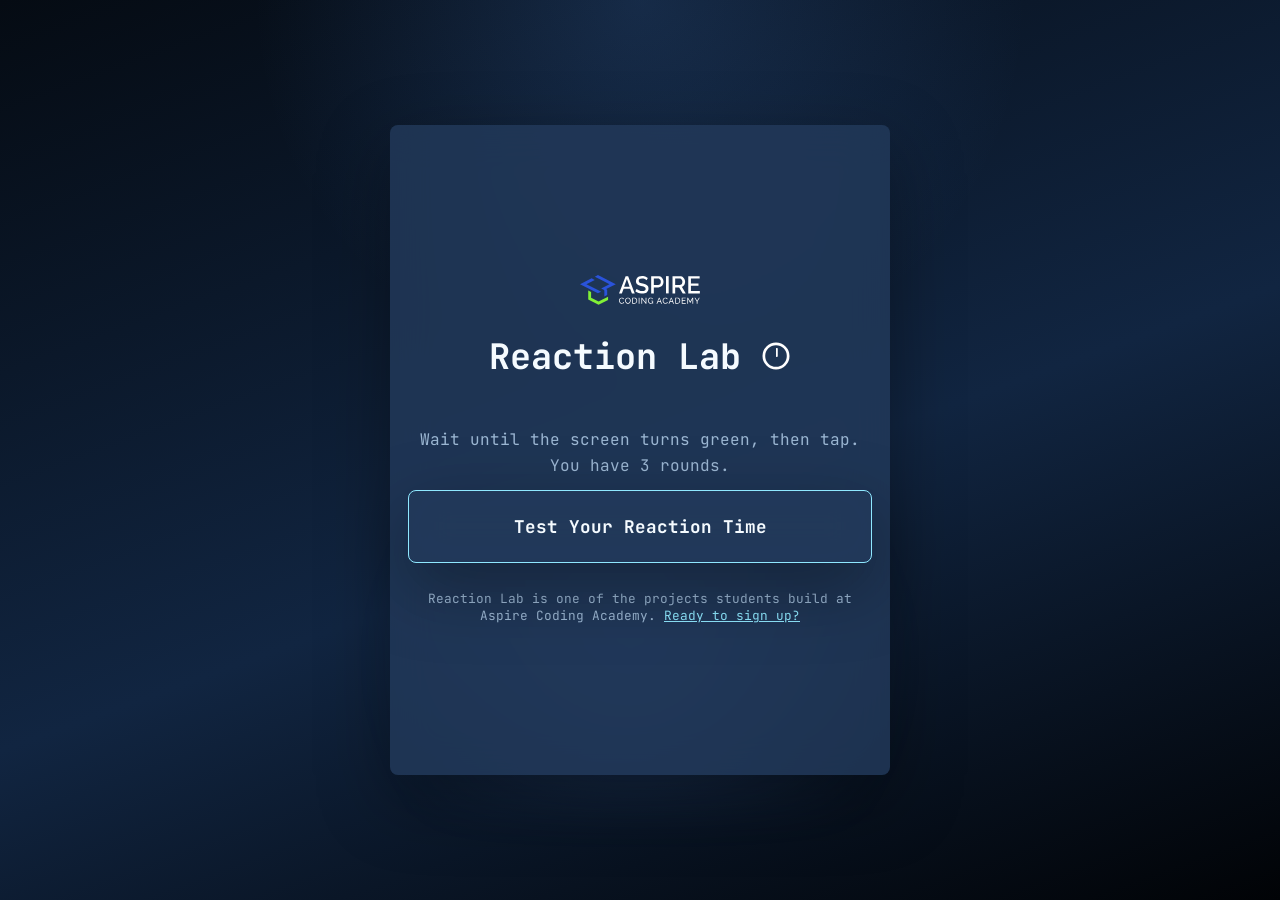
==== commit 99491998: "overflow and share" ====
--- a/index.html
+++ b/index.html
@@ -11,6 +11,7 @@
 
     <meta charset="UTF-8">
     <meta name="viewport" content="width=device-width, initial-scale=1.0, maximum-scale=1.0, user-scalable=no">
+    <meta name="theme-color" content="#07111f">
 
     <title>Reaction Lab - Aspire Coding Academy</title>
     <meta name="description" content="Challenge your reflexes. Tests built with HTML, CSS, and JavaScript. Build projects like this at Aspire Coding Academy.">
--- a/styles.css
+++ b/styles.css
@@ -19,8 +19,14 @@
     padding: 0;
 }
 
+html {
+    background: #07111f; /* Match --bg color for overscroll */
+    overflow: hidden;
+}
+
 body {
     min-height: 100vh;
+    height: 100vh;
     display: flex;
     align-items: center;
     justify-content: center;
@@ -30,6 +36,8 @@
         radial-gradient(circle at top, rgba(83, 151, 246, 0.18), transparent 35%),
         linear-gradient(160deg, #050b13 0%, #112541 55%, #010306 100%);
     padding: 0;
+    margin: 0;
+    overflow: hidden;
     touch-action: manipulation;
     -webkit-tap-highlight-color: transparent;
 }
@@ -65,13 +73,13 @@
     display: flex;
     flex-direction: column;
     align-items: center;
-    justify-content: start;
+    justify-content: center;
 
     background: var(--card);
     border-radius: 0;
     backdrop-filter: blur(20px);
     box-shadow: var(--shadow);
-    padding: 24px 18px;
+    padding: 18px;
 }
 
 /* Desktop: larger screens get max-width/height and rounded corners */
@@ -292,7 +300,7 @@
 }
 
 .average-time {
-    font-size: 2.5rem;
+    font-size: 3.5rem;
     font-weight: 700;
     margin-bottom: 8px;
 }
@@ -539,8 +547,7 @@
         max-width: none;
         max-height: none;
         width: 100vw;
-        height: 100vh;
-    }
+        height: 100vh;    }
 }
 
 /* Desktop: keep container size, just fill it */
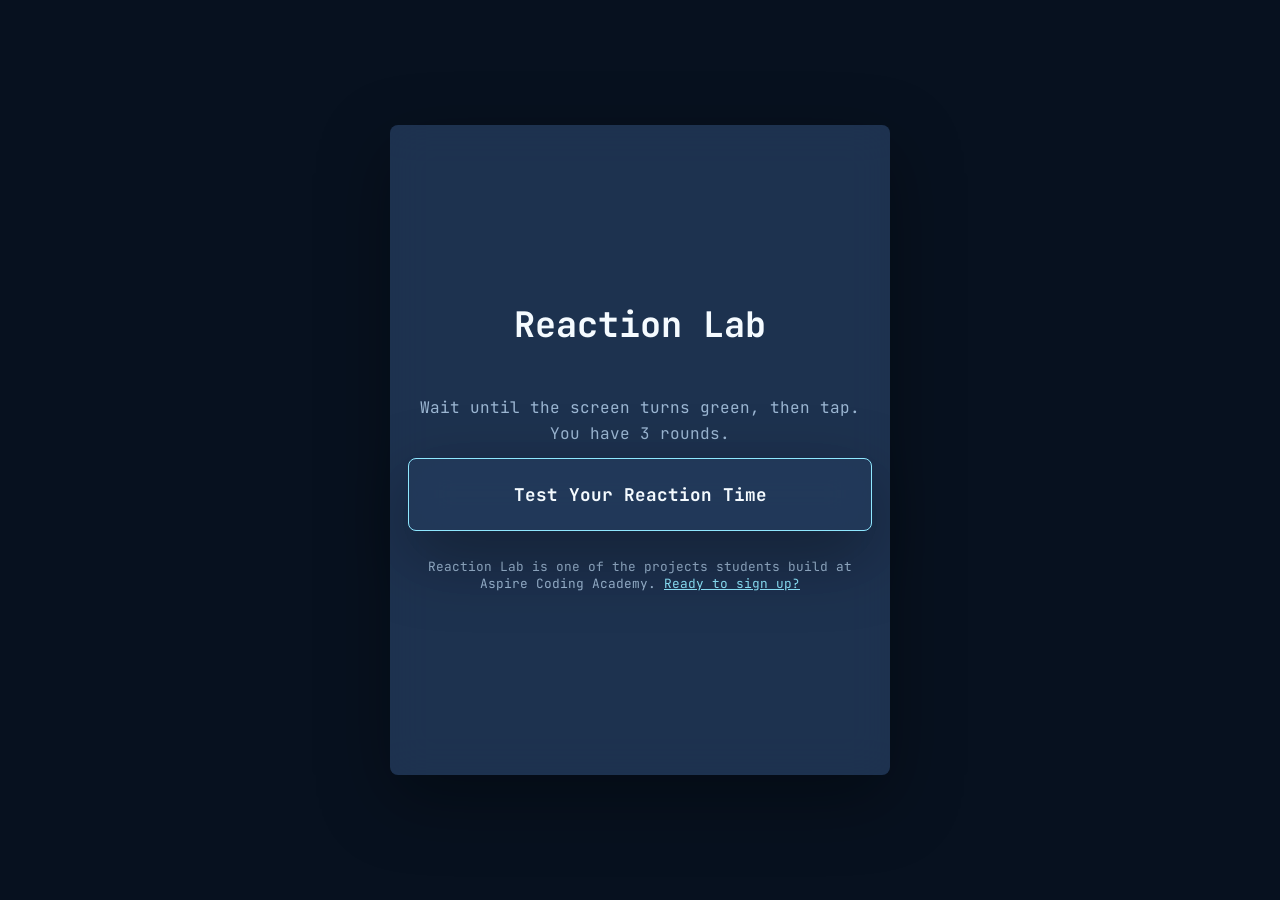
==== commit f2708527: "Cleanup for student" ====
--- a/index.html
+++ b/index.html
@@ -1,94 +1,79 @@
 <!DOCTYPE html>
 <html lang="en">
 <head>
-    <!-- Google Tag Manager -->
-    <script>(function(w,d,s,l,i){w[l]=w[l]||[];w[l].push({'gtm.start':
-    new Date().getTime(),event:'gtm.js'});var f=d.getElementsByTagName(s)[0],
-    j=d.createElement(s),dl=l!='dataLayer'?'&l='+l:'';j.async=true;j.src=
-    'https://www.googletagmanager.com/gtm.js?id='+i+dl;f.parentNode.insertBefore(j,f);
-    })(window,document,'script','dataLayer','GTM-XXXXXXX');</script>
-    <!-- End Google Tag Manager -->
-
     <meta charset="UTF-8">
     <meta name="viewport" content="width=device-width, initial-scale=1.0, maximum-scale=1.0, user-scalable=no">
-    <meta name="theme-color" content="#07111f">
-
-    <title>Reaction Lab - Aspire Coding Academy</title>
-    <meta name="description" content="Challenge your reflexes. Tests built with HTML, CSS, and JavaScript. Build projects like this at Aspire Coding Academy.">
-    <meta name="keywords" content="reaction time game, javascript game, coding for kids, learn to code, aspire coding academy">
-    <meta name="author" content="Aspire Coding Academy">
-
-    <meta property="og:type" content="website">
-    <meta property="og:url" content="https://reaction-lab.netlify.app/">
-    <meta property="og:title" content="Reaction Lab - Aspire Coding Academy">
-    <meta property="og:description" content="Challenge your reflexes. Tests built with HTML, CSS, and JavaScript. Build projects like this at Aspire Coding Academy.>
-    <meta property="og:image" content="https://reaction-lab.netlify.app/assets/images/preview_navy.png">
-
-    <meta property="twitter:card" content="summary_large_image">
-    <meta property="twitter:url" content="https://reaction-lab.netlify.app/">
-    <meta property="twitter:title" content="Reaction Lab - Aspire Coding Academy">
-    <meta property="twitter:description" content="Challenge your reflexes. Tests built with HTML, CSS, and JavaScript. Build projects like this at Aspire Coding Academy.>
-    <meta property="twitter:image" content="https://reaction-lab.netlify.app/assets/images/preview_navy.png">
-
-    <link rel="icon" type="image/x-icon" href="/assets/favicons/favicon.ico">
-    <link rel="icon" type="image/svg+xml" href="/assets/favicons/favicon.svg">
-    <link rel="icon" type="image/png" sizes="96x96" href="/assets/favicons/favicon-96x96.png">
-    <link rel="apple-touch-icon" sizes="180x180" href="/assets/favicons/apple-touch-icon.png">
-    <link rel="manifest" href="/assets/favicons/site.webmanifest">
-
+    <title>Reaction Lab</title>
     <link rel="preconnect" href="https://fonts.googleapis.com">
     <link rel="preconnect" href="https://fonts.gstatic.com" crossorigin>
-    <link href="https://fonts.googleapis.com/css2?family=Space+Grotesk:wght@400;500;700&family=JetBrains+Mono:wght@700&display=swap" rel="stylesheet">
+    <link href="https://fonts.googleapis.com/css2?family=JetBrains+Mono:wght@700&display=swap" rel="stylesheet">
     <link rel="stylesheet" href="styles.css">
-    <link rel="stylesheet" href="clock.css">
 </head>
 <body>
-    <!-- Google Tag Manager (noscript) -->
-    <noscript><iframe src="https://www.googletagmanager.com/ns.html?id=GTM-XXXXXXX"
-    height="0" width="0" style="display:none;visibility:hidden"></iframe></noscript>
-    <!-- End Google Tag Manager (noscript) -->
-    <div class="page-glow"></div>
+    <div class="app-container">
+        <header class="app-header">
+            <h1>Reaction Lab</h1>
+        </header>
 
-    <div class="app-container">
-        <div class="centered">
-        
-            <header class="app-header" id="app-header">
-                <a class="brand" href="https://aspirecodingacademy.com" target="_blank" rel="noreferrer">
-                    <img src="/assets/logo/white_logo_text_svg.svg" alt="Aspire Coding Academy Logo" class="logo">
-                </a>
+        <main class="app-main">
+            <section class="state" id="test-selection">
+                <p class="intro">
+                    Wait until the screen turns green, then tap. You have 3 rounds.
+                </p>
+                <button class="hover-button" id="start-button" type="button">
+                    Test Your Reaction Time
+                </button>
+            </section>
 
-                <h1>
-                    <span>Reaction Lab</span>
-                    <span class="loader"></span>
-                </h1>
-            </header>
+            <section class="state hidden" id="playing-state">
+                <div class="game-container">
+                    <div class="game-hud">
+                        <div class="hud-content" id="hud-content"></div>
+                    </div>
+                    <div class="game-panel-wrapper">
+                        <button class="game-panel entry" id="reaction-panel" type="button">
+                            <span class="panel-phase" id="panel-phase"></span>
+                            <span class="panel-instruction" id="panel-instruction"></span>
+                        </button>
+                    </div>
+                </div>
+            </section>
 
-            <main>
-                <section class="state state-selection" id="test-selection">
-                    <p class="intro">
-                        Wait until the screen turns green, then tap. You have 3 rounds.
-                    </p>
-                    <button class="hover-button" id="mode-stoplight" type="button" data-mode="stoplight">
-                        <span class="mode-name">Test Your Reaction Time</span>
-                    </button>
-                </section>
+            <section class="state hidden" id="results-state">
+                <div class="stoplight-results">
+                    <div class="hero-stats">
+                        <div class="average-time" id="average-time"></div>
+                        <p class="reaction-percentile" id="reaction-percentile"></p>
+                        <p class="reaction-description" id="reaction-description"></p>
+                    </div>
 
-                <section class="state state-playing hidden" id="playing-state"></section>
+                    <div class="rounds">
+                        <div class="round-box">
+                            <div class="round-label">Round 1</div>
+                            <div class="round-time" data-round-time></div>
+                        </div>
+                        <div class="round-box">
+                            <div class="round-label">Round 2</div>
+                            <div class="round-time" data-round-time></div>
+                        </div>
+                        <div class="round-box">
+                            <div class="round-label">Round 3</div>
+                            <div class="round-time" data-round-time></div>
+                        </div>
+                    </div>
+                </div>
 
-                <section class="state state-results hidden" id="results-state">
-                    <div class="results-summary" id="results-summary"></div>
-                    <div class="results-actions">
-                        <button class="hover-button results-button" id="share-button" type="button">Share</button>
-                        <button class="hover-button results-button" id="different-test-button" type="button">Try Again</button>
-                    </div>
-                </section>
-            </main>
+                <div class="results-actions">
+                    <button class="hover-button" id="share-button" type="button">Share</button>
+                    <button class="hover-button" id="different-test-button" type="button">Try Again</button>
+                </div>
+            </section>
+        </main>
 
-            <footer class="app-footer" id="app-footer">
-                <p>Reaction Lab is one of the projects students build at Aspire Coding Academy. <a
-                        href="https://aspirecodingacademy.com/coding-class" target="_blank">Ready to sign up?</a></p>
-            </footer>
-            </div>
+        <footer class="app-footer">
+            <p>Reaction Lab is one of the projects students build at Aspire Coding Academy. <a
+                    href="https://aspirecodingacademy.com/coding-class" target="_blank">Ready to sign up?</a></p>
+        </footer>
     </div>
 
     <script type="module" src="app.js"></script>
--- a/styles.css
+++ b/styles.css
@@ -1,14 +1,11 @@
 :root {
-    --bg: #07111f;
     --card: rgba(35, 58, 91, 0.82);
-    --card-border: #8fe8ff;
     --text: #f5fbff;
     --muted: #9cb7d3;
     --cyan: #8fe8ff;
     --blue: #5f8dff;
     --green: #10E575;
     --red: #FF2A55;
-    --orange: #ffaf61;
     --wait-gray: #5C6B73;
     --shadow: 0 24px 70px rgba(0, 0, 0, 0.35); 
 }
@@ -20,7 +17,6 @@
 }
 
 html {
-    background: #07111f; /* Match --bg color for overscroll */
     overflow: hidden;
 }
 
@@ -32,9 +28,7 @@
     justify-content: center;
     font-family: "JetBrains Mono", monospace;
     color: var(--text);
-    background:
-        radial-gradient(circle at top, rgba(83, 151, 246, 0.18), transparent 35%),
-        linear-gradient(160deg, #050b13 0%, #112541 55%, #010306 100%);
+    background: #07111f;
     padding: 0;
     margin: 0;
     overflow: hidden;
@@ -53,17 +47,6 @@
     display: none !important;
 }
 
-.page-glow {
-    position: fixed;
-    inset: auto auto 10% 50%;
-    width: min(70vw, 700px);
-    height: 300px;
-    background: radial-gradient(circle, rgba(92, 157, 255, 0.18), transparent 70%);
-    transform: translateX(-50%);
-    pointer-events: none;
-    filter: blur(20px);
-}
-
 /* Mobile-first: default styles for small screens */
 .app-container {
     width: 100%;
@@ -80,6 +63,10 @@
     backdrop-filter: blur(20px);
     box-shadow: var(--shadow);
     padding: 18px;
+}
+
+.app-main {
+    width: 100%;
 }
 
 /* Desktop: larger screens get max-width/height and rounded corners */
@@ -92,54 +79,20 @@
     }
 }
 
-.centered {
-    display: flex;
-    flex-direction: column;
-    width: 100%;
-    height: auto;
-}
-
-/* Logo styling */
-.logo {
-    max-width: 120px;
-    height: auto;
-    margin-bottom: 15px;
-}
-
 .app-header {
     text-align: center;
     margin-bottom: 28px;
 }
 
-.brand {
-    display: inline-flex;
-    align-items: center;
-    color: var(--text);
-    text-decoration: none;
-    margin-bottom: 20px;
-}
-
 .intro,
-.app-footer,
-.whack-helper,
-.mini-label {
+.app-footer {
     color: var(--muted);
-}
-
-.mini-label {
-    text-transform: uppercase;
-    letter-spacing: 0.14em;
-    font-size: 0.75rem;
 }
 
 h1 {
     font-size: 2.2rem;
     line-height: 0.95;
     margin-bottom: 14px;
-    display: flex;
-    align-items: center;
-    justify-content: center;
-    gap: 20px;
 }
 
 .intro {
@@ -154,14 +107,13 @@
     width: 100%;
 }
 
-.state-selection {
-    display: flex;
-    flex-direction: column;
-}
-
-.state-playing {
-    flex: 1;
-    padding-bottom: 0;
+#test-selection {
+    display: flex;
+    flex-direction: column;
+}
+
+#playing-state {
+    flex: 1;
 }
 
 .game-container {
@@ -201,15 +153,9 @@
     min-height: 100%;
 }
 
-.hover-button,
-.answer-button,
-.pixel {
+.hover-button {
     border: none;
     cursor: pointer;
-    transition: transform 0.18s ease, box-shadow 0.18s ease, background-color 0.18s ease, opacity 0.18s ease;
-}
-
-.hover-button {
     font-weight: 700;
     font-size: 1.1rem;
     position: relative;
@@ -222,7 +168,12 @@
     backdrop-filter: blur(20px);
     box-shadow: var(--shadow);
     overflow: hidden;
-    transition: color 0.4s ease;
+    transition:
+        transform 0.18s ease,
+        box-shadow 0.18s ease,
+        background-color 0.18s ease,
+        opacity 0.18s ease,
+        color 0.4s ease;
 }
 
 .hover-button::before {
@@ -245,50 +196,9 @@
 
 .hover-button:hover {
     color: #051221;
-    transform: translateY(-2px);
-}
-
-
-.hover-button:hover,
-.answer-button:hover,
-.pixel:hover {
     transform: translateY(-1px);
 }
 
-.results-button {
-    flex: 1;
-    text-align: center;
-}
-
-.results-button * {
-    position: relative;
-    z-index: 2;
-}
-
-.hover-button.results-button:hover {
-    color: #051221 !important;
-}
-
-.state-results {
-    /* Card styling removed for cleaner results display */
-}
-
-.results-summary {
-    display: grid;
-    gap: 10px;
-    margin-top: 16px;
-}
-
-.result-line {
-    padding: 14px 16px;
-    border-radius: 16px;
-    background: rgba(255, 255, 255, 0.05);
-}
-
-.result-line strong {
-    color: var(--cyan);
-}
-
 .stoplight-results {
     display: flex;
     flex-direction: column;
@@ -296,22 +206,25 @@
 }
 
 .hero-stats {
+    display: flex;
+    flex-direction: column;
+    align-items: center;
+    gap: 8px;
     text-align: center;
 }
 
 .average-time {
     font-size: 3.5rem;
     font-weight: 700;
-    margin-bottom: 8px;
-}
-
-.reaction-age,
+}
+
+.reaction-percentile,
 .reaction-description {
     color: var(--cyan);
     font-size: 1.1rem;
 }
 
-.rounds-grid {
+.rounds {
     display: flex;
     flex-direction: row;
     align-items: stretch;
@@ -344,7 +257,10 @@
     margin-top: 18px;
 }
 
-/* Unified game panel for both games */
+.results-actions .hover-button {
+    flex: 1;
+}
+
 .game-panel {
     width: 100%;
     border-radius: 8px;
@@ -360,12 +276,10 @@
     transition: transform 0.2s ease;
 }
 
-/* Entry state (both games) */
 .game-panel.entry {
     background: linear-gradient(160deg, rgba(92, 107, 115, 0.4), rgba(60, 70, 80, 0.85));
 }
 
-/* Stoplight-specific states */
 .game-panel.waiting {
     background: var(--wait-gray);
 }
@@ -381,18 +295,6 @@
 .game-panel.early {
     background: var(--red);
     animation: shake 0.4s ease-in-out;
-}
-
-/* Whack-specific playing state */
-.game-panel.playing {
-    background:
-        linear-gradient(rgba(255, 255, 255, 0.04) 1px, transparent 1px),
-        linear-gradient(90deg, rgba(255, 255, 255, 0.04) 1px, transparent 1px),
-        linear-gradient(180deg, rgba(17, 47, 33, 0.95), rgba(9, 20, 16, 0.95));
-    background-size: 32px 32px, 32px 32px, auto;
-    cursor: default;
-    justify-content: flex-start;
-    padding-top: 24px;
 }
 
 @keyframes shake {
@@ -417,108 +319,6 @@
     color: rgba(255, 255, 255, 0.88);
 }
 
-
-.pixel {
-    width: 25px;
-    height: 25px;
-    border-radius: 50%;
-    background: var(--green);
-    box-shadow: 0 0 24px rgba(16, 229, 117, 0.6);
-    cursor: pointer;
-    transition: none;
-}
-
-.pixel.hit {
-    animation: pop 300ms ease-out forwards;
-}
-
-@keyframes pop {
-    0% { transform: scale(1); opacity: 1; }
-    50% { transform: scale(1.3); }
-    100% { transform: scale(1.5); opacity: 0; }
-}
-
-.pixel.hit::before {
-    content: '';
-    position: absolute;
-    inset: -20px;
-    background: radial-gradient(circle, var(--green) 0%, transparent 70%);
-    animation: particle-burst 400ms ease-out;
-    pointer-events: none;
-}
-
-@keyframes particle-burst {
-    0% { transform: scale(0.5); opacity: 1; }
-    100% { transform: scale(2); opacity: 0; }
-}
-
-.penalty-toast {
-    position: absolute;
-    top: 20px;
-    left: 80%;
-    transform: translateX(-50%);
-    padding: 12px 20px;
-    background: rgba(255, 42, 85, 0.95);
-    border-radius: 8px;
-    color: white;
-    font-weight: 700;
-    animation: toast-slide 2s ease-out forwards;
-    pointer-events: none;
-    z-index: 100;
-}
-
-@keyframes toast-slide {
-    0% { transform: translate(-50%, -100%); opacity: 0; }
-    10% { transform: translate(-50%, 0); opacity: 1; }
-    90% { transform: translate(-50%, 0); opacity: 1; }
-    100% { transform: translate(-50%, -20px); opacity: 0; }
-}
-
-.whack-results {
-    display: flex;
-    flex-direction: column;
-    gap: 24px;
-}
-
-.hit-count {
-    font-size: 3rem;
-    font-weight: 700;
-    text-align: center;
-}
-
-.skill-badge {
-    color: var(--cyan);
-    font-size: 1.2rem;
-    text-align: center;
-    text-transform: uppercase;
-    letter-spacing: 0.1em;
-}
-
-.stats-grid {
-    display: grid;
-    grid-template-columns: 1fr;
-    gap: 12px;
-}
-
-.stat-box {
-    padding: 16px;
-    background: rgba(16, 229, 117, 0.1);
-    border: 1px solid rgba(16, 229, 117, 0.3);
-    border-radius: 6px;
-    text-align: center;
-}
-
-.stat-label {
-    color: var(--muted);
-    font-size: 0.85rem;
-    margin-bottom: 4px;
-}
-
-.stat-value {
-    font-size: 1.4rem;
-    font-weight: 700;
-}
-
 .app-footer {
     text-align: center;
     font-size: 0.8rem;
@@ -530,36 +330,28 @@
     color: var(--cyan);
 }
 
-/* Hide header/footer during gameplay (phase 2) */
 body.playing-mode .app-header,
 body.playing-mode .app-footer {
     display: none;
 }
 
-/* Make game section fill available space in phase 2 */
-body.playing-mode {
-    padding: 0;
-}
-
-/* Mobile only: fullscreen in playing mode */
 @media (max-width: 640px) {
     body.playing-mode .app-container {
         max-width: none;
         max-height: none;
         width: 100vw;
-        height: 100vh;    }
-}
-
-/* Desktop: keep container size, just fill it */
-body.playing-mode .centered,
-body.playing-mode main,
-body.playing-mode .state-playing {
-    flex: 1;
-    display: flex;
-    flex-direction: column;
-}
-
-/* Desktop enhancements */
+        height: 100vh;
+    }
+}
+
+body.playing-mode .app-main,
+body.playing-mode #playing-state {
+    flex: 1;
+    display: flex;
+    flex-direction: column;
+    min-height: 0;
+}
+
 @media (min-width: 641px) {
     .game-hud {
         height: 60px;
@@ -569,19 +361,7 @@
         font-size: 1rem;
     }
 
-    .average-time {
-        font-size: 3.5rem;
-    }
-
     .round-box {
         max-width: 200px;
     }
-
-    .stats-grid {
-        grid-template-columns: repeat(3, 1fr);
-    }
-
-    .hit-count {
-        font-size: 4rem;
-    }
-}
+}
